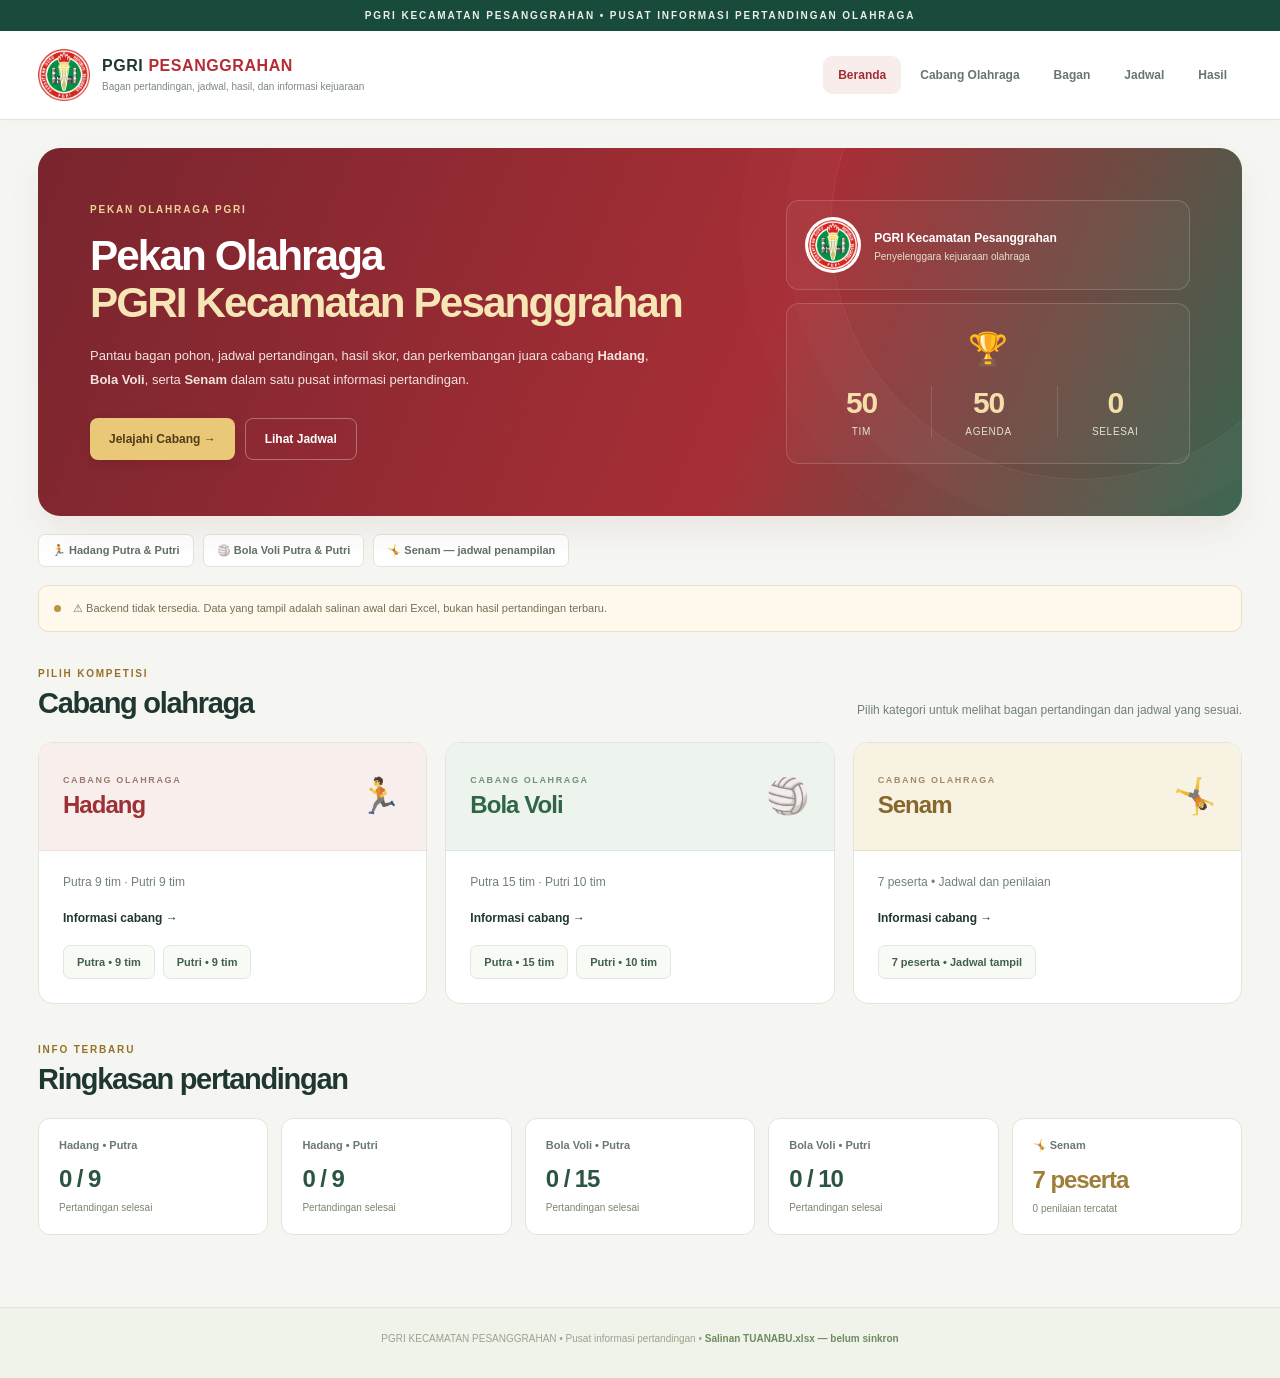
==== index.html @ 903f4dd4 "Update index.html" ====
<!doctype html>
<html lang="id">
<head>
  <meta charset="utf-8">
  <meta name="viewport" content="width=device-width,initial-scale=1">
  <meta name="theme-color" content="#c62828">
  <meta name="description" content="Pusat informasi bagan, jadwal dan hasil pertandingan Hadang, Bola Voli dan Senam untuk PGRI Kecamatan Pesanggrahan.">
  <title>PGRI Kecamatan Pesanggrahan | Pusat Informasi Pertandingan</title>
  <link rel="icon" type="image/png" href="assets/pgri-1.png">
  <link rel="stylesheet" href="styles.css?v=20261029-visual2">
<script src="config.js?v=20261029-10s"></script>
<script defer src="app.js?v=20261029-visual2"></script>
  
  
</head>
<body data-page="beranda">
  <header class="top-ribbon">PGRI KECAMATAN PESANGGRAHAN • PUSAT INFORMASI PERTANDINGAN OLAHRAGA</header>
  <header class="site-header">
    <div class="header-inner">
      <a class="brand" href="#beranda" aria-label="PGRI Kecamatan Pesanggrahan">
        <img class="brand-logo" src="assets/pgri-1.png" alt="Logo PGRI Kecamatan Pesanggrahan">
        <span>
          <span class="brand-title">PGRI <strong>PESANGGRAHAN</strong></span>
          <small>Bagan pertandingan, jadwal, hasil, dan informasi kejuaraan</small>
        </span>
      </a>
      <nav id="navigation" aria-label="Navigasi utama">
        <a href="#beranda" data-nav="beranda">Beranda</a>
        <a href="#cabang" data-nav="cabang">Cabang Olahraga</a>
        <a href="#bagan" data-nav="bagan">Bagan</a>
        <a href="#jadwal" data-nav="jadwal">Jadwal</a>
        <a href="#hasil" data-nav="hasil">Hasil</a>
      </nav>
      <a id="admin-link" href="#" class="admin-link" hidden target="_blank" rel="noopener noreferrer">Panel Admin ↗</a>
    </div>
  </header>
  <main class="main-container">
    <section class="hero">
      <div class="hero-content">
        <div class="eyebrow">PEKAN OLAHRAGA PGRI</div>
        <h1>Pekan Olahraga<br><span>PGRI Kecamatan Pesanggrahan</span></h1>
        <p>Pantau bagan pohon, jadwal pertandingan, hasil skor, dan perkembangan juara cabang <strong>Hadang</strong>, <strong>Bola Voli</strong>, serta <strong>Senam</strong> dalam satu pusat informasi pertandingan.</p>
        <div class="hero-buttons"><a href="#cabang" class="primary-btn">Jelajahi Cabang →</a><a href="#jadwal" class="secondary-btn">Lihat Jadwal</a></div>
      </div>
      <div class="hero-side">
        <div class="logo-panel">
          <img src="assets/pgri-1.png" alt="Logo PGRI Kecamatan Pesanggrahan">
          <div>
            <b>PGRI Kecamatan Pesanggrahan</b>
            <span>Penyelenggara kejuaraan olahraga</span>
          </div>
        </div>
        <div class="hero-card"><div class="hero-trophy">🏆</div><div class="hero-stat"><strong id="stat-teams">—</strong><span>Tim</span></div><div class="hero-stat"><strong id="stat-matches">—</strong><span>Agenda</span></div><div class="hero-stat"><strong id="stat-done">—</strong><span>Selesai</span></div></div>
      </div>
    </section>
    <div class="event-info"><span>🏃 Hadang Putra & Putri</span><span>🏐 Bola Voli Putra & Putri</span><span>🤸 Senam — jadwal penampilan</span></div>
    <div id="source-notice" class="notice" role="status">Memuat data...</div>
    <section id="screen-beranda" class="screen">
      <div class="section-heading"><div><div class="eyebrow">PILIH KOMPETISI</div><h2>Cabang olahraga</h2></div><p>Pilih kategori untuk melihat bagan pertandingan dan jadwal yang sesuai.</p></div>
      <div id="sport-grid" class="sport-grid"></div>
      <div class="section-heading lower"><div><div class="eyebrow">INFO TERBARU</div><h2>Ringkasan pertandingan</h2></div></div>
      <div id="home-summary" class="summary-grid"></div>
    </section>
    <section id="screen-cabang" class="screen" hidden>
      <div class="section-heading"><div><div class="eyebrow">CABANG KEJUARAAN</div><h2>Informasi per cabang</h2></div><p>Pilih Hadang, Bola Voli, atau Senam untuk melihat kategori, status, dan tautan bagannya.</p></div>
      <div class="toolbar wrap"><label for="sport-select">Cabang olahraga</label><select id="sport-select"><option value="hadang">Hadang</option><option value="voli">Bola Voli</option><option value="senam">Senam</option></select></div>
      <div id="sport-detail" class="sport-detail"></div>
    </section>
    <section id="screen-bagan" class="screen" hidden>
      <div class="section-heading"><div><div class="eyebrow">SISTEM GUGUR</div><h2>Bagan pertandingan</h2></div><p>Pemenang maju ke babak berikutnya, tim kalah semifinal merebut juara 3.</p></div>
      <div class="toolbar wrap"><label for="category-select">Kategori</label><select id="category-select"></select><button type="button" class="tool-button" id="print-bracket">⎙ Cetak bagan</button><div class="toolbar-hint">Geser bagan ke kanan pada layar kecil →</div></div>
      <div class="bracket-panel"><div id="bracket-caption" class="bracket-caption"></div><div class="bracket-scroll" tabindex="0" aria-label="Bagan pertandingan, geser ke kanan untuk babak berikutnya"><div id="bracket" class="bracket-root"></div></div><div class="bracket-legend"><span><i class="legend-line"></i>Pemenang ke babak berikutnya</span><span><i class="legend-line bronze"></i>Kalah semifinal ke juara 3</span></div></div>
      <div id="champions" class="champions"></div>
    </section>
    <section id="screen-jadwal" class="screen" hidden>
      <div class="section-heading"><div><div class="eyebrow">INFORMASI WAKTU</div><h2>Jadwal pertandingan</h2></div><p>Nama tim pada jadwal terhubung dengan bagan. Pertandingan berikutnya mengikuti hasil babak sebelumnya.</p></div>
      <div class="toolbar wrap"><label for="filter-category">Tampilkan</label><select id="filter-category"><option value="all">Semua cabang</option></select><label for="schedule-search">Cari tim</label><input id="schedule-search" type="search" placeholder="Nama tim atau lokasi" aria-label="Cari nama tim atau lokasi"><label for="filter-round">Babak</label><select id="filter-round"><option value="all">Semua babak</option><option value="PENDAHULUAN">Pendahuluan</option><option value="PEREMPAT FINAL">Perempat final</option><option value="SEMIFINAL">Semifinal</option><option value="JUARA 3">Juara 3</option><option value="FINAL">Final</option><option value="PENAMPILAN">Penampilan Senam</option></select><button type="button" id="print-schedule" class="tool-button">⎙ Cetak jadwal</button></div>
      <div id="conflict-warning" class="warning" hidden></div>
      <div class="table-scroll"><table class="schedule-table"><thead><tr><th>No</th><th>Cabang / Kategori</th><th>Babak</th><th>Tim A</th><th>Skor</th><th>Tim B</th><th>Mulai–Selesai</th><th>Lokasi</th><th>Status</th></tr></thead><tbody id="schedule-body"></tbody></table></div>
      <div class="small-note">POR PGRI Cabang Olahraga Senam.</div>
    </section>
    <section id="screen-hasil" class="screen" hidden>
      <div class="section-heading"><div><div class="eyebrow">REKAP KEJUARAAN</div><h2>Hasil dan pemenang</h2></div><p>Peringkat tampil setelah hasil pertandingan dikonfirmasi panitia.</p></div>
      <div id="result-grid" class="results-grid"></div>
    </section>
  </main>
  <footer>PGRI KECAMATAN PESANGGRAHAN • Pusat informasi pertandingan • <span id="last-update">Belum tersambung ke server</span></footer>
</body>
</html>
---- styles.css ----
/* PGRI Pesanggrahan — competition views */
:root{--pgri-red:#b52c36;--pgri-red-dark:#84212a;--pgri-green:#217254;--pgri-green-dark:#174f3e;--pgri-gold:#d6af58;--pgri-cream:#fbf7ec;--ink:#203731;--muted:#718078;--border:#e0e6df;font-family:Inter,"Segoe UI",Arial,sans-serif;color:var(--ink);background:#f5f6f2;font-synthesis:none}
*{box-sizing:border-box}body{margin:0;background:#f5f6f2}a{color:inherit;text-decoration:none}button,input,select{font:inherit}button{cursor:pointer}button,a,input,select{-webkit-tap-highlight-color:transparent}button:disabled{cursor:default}button,a{touch-action:manipulation}[hidden]{display:none!important}:focus-visible{outline:3px solid #b78b37;outline-offset:4px}::selection{background:#eedda8;color:#17372a}
.top-ribbon{padding:10px 20px;background:#184b3b;color:#e8f0e9;text-align:center;font-size:10px;font-weight:750;letter-spacing:.19em}.site-header{position:sticky;top:0;z-index:30;background:rgba(255,255,255,.97);border-bottom:1px solid var(--border);box-shadow:0 3px 12px #233b2c04}.header-inner{max-width:1380px;margin:auto;padding:15px 38px;display:flex;align-items:center;gap:24px;min-height:88px}.brand{display:flex;gap:12px;align-items:center;min-width:0}.brand-logo{width:52px;height:52px;object-fit:contain;flex:none}.brand-title{font-size:16px;font-weight:850;letter-spacing:.035em;white-space:nowrap}.brand strong{color:var(--pgri-red)}.brand small{display:block;margin-top:5px;font-size:10px;color:#7e8983;line-height:1.4}.site-header nav{margin-left:auto;display:flex;gap:4px;align-items:center}.site-header nav a{padding:12px 15px;border-radius:9px;font-size:12px;font-weight:700;color:#67766d;white-space:nowrap;transition:background .18s,color .18s}.site-header nav a:hover{background:#f2f5ee;color:var(--ink)}.site-header nav a.active{background:#f8edeb;color:#a32b34}.admin-link{font-size:11px;color:var(--pgri-red);border:1px solid #e9d4d4;padding:10px;border-radius:9px}
.main-container{max-width:1380px;margin:auto;padding:28px 38px 72px}.hero{position:relative;isolation:isolate;overflow:hidden;display:grid;grid-template-columns:minmax(0,1.6fr) minmax(270px,1fr);gap:50px;align-items:center;padding:52px;border-radius:22px;background:linear-gradient(112deg,#79252e,#a72e36 60%,#3b6550);color:#fff;box-shadow:0 16px 35px #762a2b12;min-height:350px}.hero:before{content:"";position:absolute;inset:0;z-index:-1;background:repeating-linear-gradient(125deg,transparent 0 108px,#ffffff03 108px 109px)}.hero:after{content:"";position:absolute;z-index:-1;width:500px;height:500px;border:1px solid #ffffff15;border-radius:50%;right:-90px;top:-170px;box-shadow:0 0 0 45px #ffffff04,0 0 0 90px #ffffff03}.eyebrow{font-size:10px;letter-spacing:.18em;font-weight:800;color:#977028}.hero .eyebrow{color:#ecd497}.hero h1{font-size:clamp(30px,3.3vw,47px);line-height:1.13;letter-spacing:-.045em;margin:17px 0}.hero h1 span{color:#f6e6b6}.hero p{font-size:13px;line-height:1.85;color:#f2e3df;max-width:580px;margin:16px 0}.hero-buttons{display:flex;gap:10px;flex-wrap:wrap;margin-top:26px}.primary-btn,.secondary-btn{display:inline-flex;align-items:center;justify-content:center;padding:13px 19px;border-radius:8px;font-size:12px;font-weight:750;transition:transform .15s}.primary-btn{background:#e9c978;color:#503c19;box-shadow:0 4px 12px #1e08091a}.secondary-btn{border:1px solid #ffffff52;color:#fff}.primary-btn:hover,.secondary-btn:hover{transform:translateY(-2px)}.hero-side{display:grid;gap:13px;align-content:center}.logo-panel{display:flex;gap:13px;align-items:center;padding:16px 18px;border:1px solid #ffffff29;border-radius:13px;background:#ffffff09}.logo-panel img{width:56px;height:56px;border-radius:50%;padding:3px;background:white;object-fit:contain}.logo-panel b{display:block;font-size:12px;line-height:1.5}.logo-panel span{display:block;font-size:10px;color:#e4dfce;margin-top:4px}.hero-card{position:relative;display:grid;grid-template-columns:repeat(3,1fr);text-align:center;padding:26px 17px;border:1px solid #ffffff29;background:#ffffff09;border-radius:13px;gap:12px}.hero-trophy{font-size:32px;grid-column:1/-1;margin-bottom:6px}.hero-stat strong{display:block;color:#f4dfaa;font-size:30px;font-weight:800;letter-spacing:-.04em;font-variant-numeric:tabular-nums}.hero-stat span{display:block;color:#e0e2d6;font-size:10px;margin-top:6px;letter-spacing:.07em;text-transform:uppercase}.hero-stat+.hero-stat{border-left:1px solid #ffffff24}
.event-info{display:flex;gap:9px;flex-wrap:wrap;margin:18px 0 0}.event-info span{font-size:11px;font-weight:650;color:#617164;border:1px solid #e0e5dc;background:#fff;padding:9px 13px;border-radius:7px}.notice{position:relative;margin:18px 0 0;padding:13px 16px 13px 34px;background:#fff;border:1px solid #e5e2d7;border-radius:10px;font-size:11px;line-height:1.75;color:#786e56;overflow-wrap:anywhere}.notice:before{content:"";position:absolute;left:15px;top:19px;width:7px;height:7px;border-radius:50%;background:#b99543}.notice[data-mode=live]{background:#f1f7f0;border-color:#d8e7d4;color:#41634e}.notice[data-mode=live]:before{background:#4a9666;box-shadow:0 0 0 3px #4a966612}.notice[data-mode=fallback]{background:#fff8ed;border-color:#eadfc8}.notice[data-mode=error]{background:#fff1ef;color:#9b3e38}
.section-heading{display:flex;justify-content:space-between;align-items:end;gap:24px;margin:36px 0 22px}.section-heading h2{font-size:29px;letter-spacing:-.045em;margin:8px 0 0;font-weight:780}.section-heading>p{font-size:12px;color:var(--muted);max-width:390px;line-height:1.7;margin:0;text-align:right}.section-heading.lower{margin-top:40px}.sport-grid{display:grid;grid-template-columns:repeat(3,minmax(0,1fr));gap:18px}.sport-card{overflow:hidden;background:#fff;border:1px solid var(--border);border-radius:15px;transition:transform .2s,box-shadow .2s}.sport-card:hover{transform:translateY(-3px);box-shadow:0 10px 25px #263f2f0c}.sport-top{display:flex;justify-content:space-between;align-items:center;background:#f8eeeb;border-bottom:1px solid #eee2df;color:#9d3035;padding:22px 24px;min-height:108px}.sport-top .eyebrow{color:#9c7773!important;font-size:9px}.sport-card:nth-child(2) .sport-top{background:#edf4ed;color:#306647;border-color:#dce8db}.sport-card:nth-child(2) .sport-top .eyebrow{color:#71917a!important}.sport-card:nth-child(3) .sport-top{background:#f8f2e3;color:#87672b;border-color:#eae0c6}.sport-card:nth-child(3) .sport-top .eyebrow{color:#a08c5f!important}.sport-name{font-size:24px;font-weight:780;letter-spacing:-.04em;margin-top:6px}.sport-emoji{font-size:35px;filter:saturate(.75)}.sport-card-content{padding:21px 24px 24px}.sport-card-content p{font-size:12px;line-height:1.7;color:var(--muted);margin:0 0 18px}.sport-detail-link{display:block;font-size:12px;font-weight:750;margin-bottom:20px;color:var(--ink)}.sport-detail-link:hover{color:var(--pgri-red)}.category-buttons{display:flex;gap:8px;flex-wrap:wrap}.category-btn{display:inline-flex;align-items:center;justify-content:center;border:1px solid #e1e6df;background:#f8faf6;color:#41604d;font-size:11px;font-weight:700;padding:10px 13px;border-radius:7px}.category-btn:hover{background:#edf3e9;border-color:#bdcdbb}.category-btn.outline{background:#fff}.summary-grid{display:grid;grid-template-columns:repeat(5,minmax(0,1fr));gap:13px}.summary-box{padding:20px;background:#fff;border:1px solid var(--border);border-radius:12px}.summary-box h3{font-size:11px;color:#697a70;font-weight:650;margin:0 0 14px}.summary-box strong{font-size:24px;font-weight:780;letter-spacing:-.045em;color:#2a5540}.summary-box p{font-size:10px;color:#929d95;margin:9px 0 0}.summary-box:nth-child(5) strong{color:#9e7e38}
body:not([data-page=beranda]) .hero{padding:23px 29px;min-height:0;display:block;border-radius:14px}body:not([data-page=beranda]) .hero h1{font-size:25px;line-height:1.25;margin:6px 0 0}body:not([data-page=beranda]) .hero h1 br{display:none}body:not([data-page=beranda]) .hero h1 span:before{content:" "}body:not([data-page=beranda]) .hero p,body:not([data-page=beranda]) .hero-buttons,body:not([data-page=beranda]) .hero-side{display:none}body:not([data-page=beranda]) .event-info{display:none}body:not([data-page=beranda]) .notice{margin-top:14px}
.toolbar{display:flex;align-items:center;gap:11px;margin:18px 0;background:#fff;border:1px solid var(--border);padding:15px 18px;border-radius:11px}.toolbar.wrap{flex-wrap:wrap}.toolbar label{font-size:11px;font-weight:750;color:#748178}.toolbar select,.toolbar input[type=search]{border:1px solid #dce3da;border-radius:7px;background:#fbfcf9;padding:11px 12px;min-height:40px;font-size:12px;color:#324d3d;max-width:100%}.toolbar select{min-width:170px}.toolbar input[type=search]{min-width:180px}.tool-button{background:#f6f1e4;border:1px solid #e9dfc5;color:#8c6b32;border-radius:7px;padding:11px 13px;font-size:11px;font-weight:750;min-height:40px}.tool-button:hover{background:#eee4cb}.toolbar-hint{margin-left:auto;font-size:10px;color:#929b92}.bracket-caption{display:flex;align-items:center;gap:13px;flex-wrap:wrap;padding:21px 25px;border-bottom:1px solid var(--border);background:#fff}.category-kicker{font-size:9px;letter-spacing:.13em;text-transform:uppercase;font-weight:800;color:#8a7954}.bracket-caption strong{font-size:13px;font-weight:650}.bracket-caption strong span{color:#b8c1b8;margin:0 6px}.bracket-progress{margin-left:auto;font-size:10px;background:#eff4eb;color:#668459;border:1px solid #e1e9db;padding:7px 11px;border-radius:5px}.bracket-panel{border:1px solid var(--border);border-radius:14px;overflow:hidden;background:white}.bracket-scroll{overflow-x:auto;overscroll-behavior-x:contain;scrollbar-width:thin;scrollbar-color:#b8c8b6 #f0f3ed;background-color:#fbfcf9;background-image:radial-gradient(#dce4d8 1px,transparent 1px);background-size:22px 22px;padding:0 5px 14px}.bracket-root{position:relative;width:1140px;min-width:1140px;height:900px}.tree-lines{position:absolute;left:0;top:0;width:1140px;pointer-events:none}.bracket-label{position:absolute;top:26px;width:240px;display:flex;align-items:center;gap:10px;padding:11px 14px;border:1px solid #e0e6dc;background:#fff;border-radius:7px;color:#58705a;font-size:11px;font-weight:750;box-shadow:0 2px 4px #123a1903}.bracket-label>span{display:grid;place-items:center;width:23px;height:23px;background:#f0f4eb;border-radius:5px;color:#98a98b;font-size:9px}.match-card{position:absolute;width:240px;height:144px;background:#fff;border:1px solid #dce5d9;border-radius:10px;box-shadow:0 4px 10px #25412b06;overflow:hidden;transition:box-shadow .2s}.match-card:hover{box-shadow:0 7px 20px #25412b13}.match-card.final{border-color:#d9bb70;box-shadow:0 4px 12px #a3782310}.match-card.final .match-title{background:#f9f2de;color:#8b6a28}.match-card.bronze{border-color:#d5bca2}.match-card.bronze .match-title{background:#f7f0e9;color:#926d4c}.match-title{display:flex;justify-content:space-between;align-items:center;padding:8px 11px;background:#f5f8f1;border-bottom:1px solid #e8eee3;font-size:10px;line-height:15px;font-weight:800;letter-spacing:.04em;color:#64765e;height:32px}.match-state{font-size:8px;letter-spacing:0;font-weight:650;color:#93a18c}.match-state.complete{color:#3e8757}.match-state.playing{color:#ae7821}.participant{position:relative;display:flex;align-items:center;gap:8px;padding:5px 11px;height:41px;border-bottom:1px solid #f0f3ed}.team-avatar{display:grid;place-items:center;flex:none;width:25px;height:25px;background:#f1f4ed;border:1px solid #e8eee0;border-radius:6px;font-size:8px;font-weight:800;color:#799067}.team{flex:1;min-width:0;font-size:11px;line-height:1.25;font-weight:650;display:-webkit-box;-webkit-line-clamp:2;-webkit-box-orient:vertical;overflow:hidden;padding-right:3px}.participant.pending .team{font-size:10px;font-weight:450;color:#9aa695}.participant.pending .team-avatar{color:#a9b7a0;background:#fafbf8}.score{display:grid;place-items:center;flex:none;min-width:28px;height:28px;padding:0 3px;background:#f2f5ee;border-radius:5px;font-size:17px;letter-spacing:-.04em;font-weight:800;font-variant-numeric:tabular-nums;color:#566950}.participant.winner{background:#f0f7ec}.participant.winner .team{color:#276846;font-weight:800}.participant.winner .score{background:#2e7552;color:white}.winner-check{position:absolute;left:31px;top:5px;font-size:8px;line-height:11px;width:11px;background:#2e7552;border-radius:50%;color:#fff;text-align:center}.match-set-summary{height:30px;display:flex;align-items:center;gap:10px;padding:6px 11px;font-size:8px;white-space:nowrap;color:#8f9b88;background:#fff}.match-set-summary b{color:#556d4a;margin-left:3px;font-weight:750}.bracket-legend{display:flex;gap:20px;flex-wrap:wrap;align-items:center;padding:14px 24px;border-top:1px solid var(--border);font-size:10px;color:#86917e;background:#fff}.legend-line{display:inline-block;width:20px;height:0;border-top:2px solid #94b4a3;vertical-align:middle;margin-right:6px}.legend-line.bronze{border-color:#bd9b79;border-top-style:dashed}.champions{display:grid;grid-template-columns:repeat(3,minmax(0,1fr));gap:15px;margin-top:20px}.champion-item{display:flex;align-items:center;gap:16px;padding:22px;background:#fff;border:1px solid #e6e8df;border-radius:11px;min-width:0}.award-medal{display:grid;place-items:center;width:51px;height:60px;font-size:33px;flex:none}.champion-item b{display:block;font-size:9px;letter-spacing:.15em;color:#a38c53;margin-bottom:7px}.champion-item strong{display:block;font-size:14px;line-height:1.5;font-weight:750;overflow-wrap:anywhere}.champion-item small{display:block;font-size:10px;color:#99a18e;margin-top:4px}.champion-item.rank-1{background:linear-gradient(120deg,#fffdf6,#fff);border-color:#e8dbb8}.champion-item.rank-2 b{color:#8a9594}.champion-item.rank-3 b{color:#ae8c70}.champion-item.is-pending strong{color:#899583;font-weight:500}
.table-scroll{background:white;border:1px solid var(--border);border-radius:13px;overflow:auto}.schedule-table{border-collapse:collapse;width:100%;min-width:1040px}.schedule-table th{background:#edf2e8;padding:15px 14px;text-align:left;font-size:9px;letter-spacing:.09em;font-weight:750;color:#718665;text-transform:uppercase;white-space:nowrap;border-bottom:1px solid #e0e7da}.schedule-table td{padding:17px 14px;border-bottom:1px solid #edf1e7;font-size:11px;line-height:1.6;vertical-align:middle}.schedule-table tr:last-child td{border-bottom:0}.schedule-entry:hover{background:#fafcf7}.row-number{font-size:10px;font-weight:650;color:#abb49e}.sport-tag{display:inline-flex;align-items:center;gap:5px;font-size:10px;font-weight:750;padding:3px 7px;background:#f9efec;color:#a1534c;border:1px solid #f1e0da;border-radius:4px;white-space:nowrap}.sport-voli{background:#edf4eb;color:#4a7755;border-color:#dce8d8}.sport-senam{background:#f8f2e2;color:#9e803e;border-color:#ede2c4}.division-label{display:block;font-size:9px;color:#98a28d;margin-top:4px}.round-name{text-transform:capitalize;font-size:10px;color:#748469;display:block;white-space:nowrap}.match-code{display:block;font-size:9px;color:#a0aa96;letter-spacing:.06em;margin-top:4px}.schedule-team{font-size:11px;line-height:1.6;font-weight:650;color:#365137}.schedule-time{font-size:12px;font-weight:750;white-space:nowrap;font-variant-numeric:tabular-nums;color:#3d593c}.schedule-time>span{color:#b2bda6;margin:0 3px}.day-label{display:block;font-size:9px;color:#a1ac95;margin-top:3px}.venue-label{font-size:10px;color:#829173;white-space:nowrap}.pill{display:inline-flex;align-items:center;gap:5px;border:1px solid #e7ebdf;border-radius:5px;padding:5px 8px;color:#98a48c;background:#f8faf4;font-size:9px;font-weight:650;white-space:nowrap}.pill:before{content:"";width:4px;height:4px;border-radius:50%;background:currentColor}.pill.complete{background:#edf7e8;border-color:#d8e9d1;color:#4c8754}.pill.playing{background:#fff7e7;border-color:#f0e3c5;color:#b2863e}.table-score{display:flex;align-items:center;justify-content:center;gap:9px;white-space:nowrap}.table-score strong{font-size:19px;line-height:1.2;letter-spacing:-.045em;color:#35613b;font-weight:800;font-variant-numeric:tabular-nums}.score-divider{color:#c4cebc;font-size:13px}.score-unit{font-size:8px;letter-spacing:.09em;color:#a28d5a}.table-sets{display:flex;gap:5px;justify-content:center;flex-wrap:wrap;margin-top:7px;font-size:8px;color:#a8b19c}.table-sets span{white-space:nowrap}.table-sets b{font-size:8px;color:#7a8f6a;font-weight:650}.team-note{display:block;font-size:9px;color:#97a48b;margin-top:3px;max-width:180px}.small-note{font-size:10px;line-height:1.85;color:#9ba58f;padding:4px 0;margin-top:12px}.warning{margin:14px 0;padding:13px 16px;background:#fff9e9;color:#9e8547;border:1px solid #eee4c5;border-radius:9px;font-size:10px;line-height:1.8}.empty-row td{text-align:center!important;padding:40px!important;color:#778c69}.empty-row p{font-size:11px;color:#a3af97}
.results-grid{display:grid;grid-template-columns:repeat(2,minmax(0,1fr));gap:20px}.result-card{background:#fff;border:1px solid var(--border);border-radius:14px;overflow:hidden}.result-heading{display:flex;gap:14px;align-items:center;padding:23px 25px}.result-heading h3{font-size:21px;letter-spacing:-.03em;margin:5px 0 0}.result-icon{width:46px;height:46px;display:grid;place-items:center;font-size:25px;background:#f2f5eb;border-radius:10px}.result-heading .pill{margin-left:auto}.result-progress{height:3px;background:#f3f5ed}.result-progress>span{display:block;height:100%;background:#669968;min-width:0;transition:width .3s}.result-awards{padding:7px 23px 14px}.result-awards .champion-item{padding:17px 0;border:0;border-bottom:1px solid #eef1e8;border-radius:0;gap:15px;background:white;box-shadow:none}.result-awards .champion-item:last-child{border:0}.result-awards .award-medal{height:43px;width:36px;font-size:28px}.result-awards .champion-item strong{font-size:13px}.result-awards .champion-item b{font-size:8px;margin-bottom:4px}.result-awards .champion-item small{font-size:9px}.result-link{display:flex;justify-content:space-between;align-items:center;font-size:11px;font-weight:650;color:#69905e;padding:17px 25px;background:#fafcf6;border-top:1px solid #edf1e4}.result-link:hover{color:#325f3a;background:#f3f7eb}.result-senam{grid-column:1/-1}.result-empty{padding:24px;text-align:center;background:#fdfdf9}.result-empty>span{display:block;font-size:28px;color:#c5ae6b;margin-bottom:12px}.result-empty>strong{font-size:13px;font-weight:650;color:#7f8e70}.result-empty p{font-size:11px;color:#a0ab92;line-height:1.7;margin:8px 0 0}.judging-list{display:grid;grid-template-columns:repeat(2,minmax(0,1fr));gap:0 28px;padding:10px 25px 20px}.judging-list>div{display:flex;align-items:center;gap:11px;font-size:11px;border-bottom:1px solid #f0f2e9;padding:13px 0;color:#6f8260}.judging-list .senam-seq{padding:5px;font-size:9px;min-width:26px}.judging-value{margin-left:auto;min-width:35px;text-align:right;font-size:19px;color:#b7c1aa;font-variant-numeric:tabular-nums}.judging-value.is-scored{color:#9b7c32}
.sport-detail{display:grid;gap:17px}.sport-detail-head{display:flex;align-items:center;gap:25px;background:#fff;border:1px solid var(--border);border-radius:14px;padding:30px}.detail-emoji{display:grid;place-items:center;width:84px;height:84px;flex:none;background:#f4f3e9;border-radius:16px;font-size:44px}.sport-detail-head h2{font-size:31px;margin:8px 0;letter-spacing:-.05em}.sport-detail-head p{font-size:12px;color:#8f9b83;line-height:1.9;margin:0;max-width:660px}.detail-metrics{display:flex;gap:8px;flex-wrap:wrap;margin-top:15px}.detail-metrics span{background:#f3f6ed;border:1px solid #e6ebde;color:#839772;border-radius:5px;padding:6px 10px;font-size:10px;font-weight:650}.category-detail-list{display:grid;grid-template-columns:repeat(2,minmax(0,1fr));gap:17px}.category-detail{background:#fff;border:1px solid var(--border);border-radius:12px;padding:24px;display:flex;align-items:center;justify-content:space-between;gap:15px;flex-wrap:wrap}.category-detail h3{margin:0 0 8px;font-size:20px}.category-detail p{font-size:11px;color:#94a286;line-height:1.7;margin:0}.detail-actions{display:flex;gap:7px;flex-wrap:wrap}.senam-program{grid-column:1/-1;background:white;border:1px solid var(--border);border-radius:13px;padding:25px}.senam-program h3{font-size:19px;color:#456c40;margin:0 0 8px}.senam-program>p{font-size:11px;color:#9aa88a;line-height:1.8;margin:0 0 22px}.senam-entry{display:flex;gap:14px;align-items:center;padding:16px 0;border-top:1px solid #f0f2e8}.senam-entry>div{flex:1;min-width:0}.senam-entry strong{display:block;font-size:12px;line-height:1.5}.senam-entry small{display:block;font-size:10px;color:#95a285;margin-top:5px}.senam-seq{display:grid;place-items:center;background:#f1f5e9;color:#8ea075;border-radius:5px;padding:8px;font-size:11px;font-weight:750;min-width:33px;font-variant-numeric:tabular-nums}.performance-score{padding:8px 11px;background:#f8f5e9;color:#a18d59;border-radius:6px;font-size:10px;font-weight:700;white-space:nowrap}.senam-program>.category-btn{margin-top:18px}footer{padding:22px 20px 30px;border-top:1px solid var(--border);text-align:center;font-size:10px;line-height:1.8;color:#99a48d;background:#f0f3ea}#last-update{color:#6d8b60;font-weight:650}
@media(min-width:1500px){.hero{min-height:380px}}
@media(max-width:1100px){.header-inner{padding:14px 24px;gap:16px}.brand-title{font-size:13px}.brand small{max-width:230px}.site-header nav a{padding:10px 11px;font-size:11px}.main-container{padding:24px 24px 60px}.hero{padding:36px;gap:27px}.summary-grid{grid-template-columns:repeat(3,minmax(0,1fr))}.hero h1{font-size:35px}.toolbar-hint{display:none}.champion-item{padding:18px 15px;gap:8px}.award-medal{width:40px;font-size:28px}.champion-item strong{font-size:12px}}
@media(max-width:760px){.top-ribbon{font-size:8px;padding:8px 12px;letter-spacing:.11em}.header-inner{padding:12px 16px 9px;flex-wrap:wrap;gap:11px;min-height:0}.brand-logo{width:41px;height:41px}.brand-title{font-size:13px}.brand small{font-size:9px;max-width:none}.site-header nav{order:3;width:100%;margin:0;display:flex;gap:3px;justify-content:space-between;overflow-x:auto;scrollbar-width:none;border-top:1px solid #f0f2eb;padding-top:8px}.site-header nav a{font-size:10px;padding:10px 11px;flex-shrink:0}.main-container{padding:18px 15px 45px}.hero{display:block;border-radius:15px;padding:29px 25px;min-height:0}.hero h1{font-size:32px;margin-top:13px}.hero p{font-size:12px}.hero-side{display:block;margin-top:27px}.logo-panel{display:none}.hero-card{padding:17px 14px;gap:9px;grid-template-columns:repeat(3,1fr)}.hero-trophy{display:none}.hero-stat strong{font-size:25px}.hero-stat span{font-size:8px}.hero-stat+.hero-stat{border:0}.hero-buttons{margin-top:20px}.primary-btn,.secondary-btn{padding:11px 13px;font-size:11px}.event-info{gap:5px;margin-top:12px}.event-info span{font-size:8px;padding:7px 8px;border-radius:5px}.notice{font-size:9px;padding:11px 12px 11px 28px;line-height:1.75;margin-top:12px}.notice:before{left:12px;top:16px;width:5px;height:5px}.section-heading{margin:26px 0 17px;gap:10px;align-items:start;flex-direction:column}.section-heading h2{font-size:26px;margin-top:6px}.section-heading>p{text-align:left;font-size:11px;max-width:none}.section-heading .eyebrow{font-size:9px}.sport-grid{grid-template-columns:1fr;gap:14px}.sport-top{min-height:0;padding:17px 20px}.sport-name{font-size:23px}.sport-emoji{font-size:30px}.sport-card-content{padding:18px 20px}.sport-detail-link{margin-bottom:15px}.summary-grid{grid-template-columns:repeat(2,minmax(0,1fr));gap:10px}.summary-box{padding:17px}.summary-box:last-child{grid-column:1/-1}.summary-box strong{font-size:23px}.summary-box h3{font-size:10px}body:not([data-page=beranda]) .hero{padding:17px 20px}body:not([data-page=beranda]) .hero h1{font-size:20px}body:not([data-page=beranda]) .hero .eyebrow{font-size:8px}.toolbar{gap:9px;padding:12px;margin:14px 0}.toolbar label{font-size:10px;flex-basis:100%}.toolbar select,.toolbar input[type=search]{width:100%;min-width:0;font-size:12px}.toolbar .tool-button{margin-top:2px}.bracket-caption{padding:16px;gap:8px}.bracket-caption .category-kicker{flex-basis:100%;font-size:8px}.bracket-caption strong{font-size:11px}.bracket-progress{font-size:8px;padding:5px 7px}.bracket-legend{padding:12px 15px;font-size:9px;gap:12px}.champions{grid-template-columns:1fr;gap:9px;margin-top:15px}.champion-item{padding:15px 18px;gap:14px}.award-medal{width:36px;height:40px;font-size:29px}.champion-item strong{font-size:13px}.champion-item small{font-size:9px}.table-scroll{overflow:visible;border:none;background:none}.schedule-table{min-width:0;display:block;width:100%}.schedule-table thead{display:none}.schedule-table tbody{display:grid;gap:12px}.schedule-table tr.schedule-entry{display:grid;grid-template-columns:repeat(6,minmax(0,1fr));gap:0 8px;background:#fff;border:1px solid var(--border);border-radius:11px;padding:15px;box-shadow:0 2px 8px #30422203}.schedule-table td{display:block;border:none!important;padding:0!important;min-width:0}.schedule-table td:nth-child(1){display:none}.schedule-table td:nth-child(2){grid-column:1/4;grid-row:1;display:flex;gap:7px;align-items:center;margin-bottom:16px}.schedule-table td:nth-child(3){grid-column:4/7;grid-row:1;text-align:right;margin-bottom:16px}.schedule-table td:nth-child(4){grid-column:1/3;grid-row:2;display:flex;align-items:center}.schedule-table td:nth-child(5){grid-column:3/5;grid-row:2;align-self:center}.schedule-table td:nth-child(6){grid-column:5/7;grid-row:2;text-align:right;display:flex;align-items:center;justify-content:flex-end}.schedule-table td:nth-child(7){grid-column:1/4;grid-row:3;border-top:1px solid #f0f3e9!important;margin-top:16px;padding-top:12px!important}.schedule-table td:nth-child(8){grid-column:4/7;grid-row:3;text-align:right;border-top:1px solid #f0f3e9!important;margin-top:16px;padding-top:12px!important}.schedule-table td:nth-child(9){grid-column:1/7;grid-row:4;display:flex;justify-content:flex-end;margin-top:10px}.schedule-team{font-size:11px;line-height:1.6;overflow-wrap:anywhere}.division-label{margin:0;font-size:9px}.round-name{font-size:8px}.match-code{font-size:8px;margin-top:2px}.sport-tag{font-size:9px}.table-score{gap:5px}.table-score strong{font-size:25px}.table-sets{gap:5px;font-size:8px}.table-sets span{font-size:8px}.schedule-time{font-size:12px}.venue-label{font-size:10px}.day-label{font-size:8px}.pill{font-size:8px}.schedule-table .is-judging td:nth-child(4){grid-column:1/5;display:block}.schedule-table .is-judging td:nth-child(5){grid-column:5/7}.schedule-table .is-judging td:nth-child(6){display:none}.schedule-table .is-judging .table-score{justify-content:flex-end}.schedule-table .is-judging .table-score strong{font-size:23px}.schedule-table .is-judging td:nth-child(2){gap:5px}.schedule-table .empty-row{display:block;background:white;border:1px solid var(--border);border-radius:10px}.warning{font-size:9px}.small-note{font-size:9px}.results-grid{grid-template-columns:1fr;gap:15px}.result-heading{padding:20px}.result-heading h3{font-size:20px}.result-heading .category-kicker{font-size:8px}.result-heading .pill{font-size:8px}.result-icon{width:40px;height:40px;font-size:23px}.result-awards{padding:0 20px 10px}.result-link{padding:15px 20px;font-size:10px}.judging-list{grid-template-columns:1fr;padding:0 20px 20px}.judging-list>div{font-size:11px}.sport-detail-head{padding:23px;gap:17px;align-items:start;flex-direction:column}.detail-emoji{width:58px;height:58px;font-size:32px;border-radius:12px}.sport-detail-head h2{font-size:27px}.sport-detail-head p{font-size:11px}.category-detail-list{grid-template-columns:1fr}.category-detail{padding:21px}.senam-program{padding:20px}.senam-entry{gap:9px;flex-wrap:wrap}.senam-entry strong{font-size:11px}.senam-entry small{font-size:9px}.performance-score{font-size:9px;padding:6px 8px}.senam-entry>div{flex-basis:calc(100% - 50px)}.senam-entry>.performance-score{margin-left:42px}.senam-program h3{font-size:17px}.senam-program>p{font-size:10px}footer{font-size:9px;padding:20px}}
@media(prefers-reduced-motion:reduce){*{scroll-behavior:auto!important;transition:none!important;animation:none!important}}
@media print{@page{size:A3 landscape;margin:9mm}body{background:#fff!important;print-color-adjust:exact;-webkit-print-color-adjust:exact}.top-ribbon,.site-header,.hero,.event-info,.notice,.toolbar,footer,.small-note,.warning,.bracket-legend{display:none!important}.main-container{padding:0;max-width:none}.section-heading{margin:0 0 15px}.section-heading h2{font-size:22px}.section-heading>p{font-size:10px}.bracket-panel{overflow:visible;border:0}.bracket-caption{padding:10px 0}.bracket-scroll{overflow:visible;background:#fff;padding:0}.bracket-root{transform:scale(.9);transform-origin:top left;zoom:.9}.match-card{box-shadow:none;break-inside:avoid}.champions{break-inside:avoid}.table-scroll{overflow:visible;border:0}.schedule-table{display:table;min-width:0}.schedule-table th,.schedule-table td{padding:7px;font-size:10px}.schedule-table tr{break-inside:avoid}.result-card{break-inside:avoid}.result-link{display:none}.results-grid{grid-template-columns:repeat(2,1fr)}}

/* Readability and compact context on competition pages. */
body:not([data-page=beranda]) .hero{padding:18px 25px}body:not([data-page=beranda]) .hero h1{font-size:22px}body:not([data-page=beranda]) .hero .eyebrow{display:none}body:not([data-page=beranda]) .section-heading{margin-top:26px}.schedule-team{font-size:12px}.day-label,.division-label,.match-code{color:#7c8b71}.result-empty p,.champion-item small,.small-note{color:#78856e}.participant.pending .team{color:#7d8e71}.pill{color:#778a67}.summary-box p{color:#78866f}.sport-detail-head p,.category-detail p{color:#78876b}.senam-program>p{color:#78876b}
@media(max-width:760px){body:not([data-page=beranda]) .hero{padding:14px 18px}body:not([data-page=beranda]) .hero h1{font-size:18px}.schedule-team{font-size:11px}}

.team{font-size:12px}.score-divider{color:#8c9d7b}.toolbar input[type=search]{font-size:12px}
@media(max-width:760px){body:not([data-page=beranda]) .hero{display:none}#screen-jadwal .toolbar{display:grid;grid-template-columns:repeat(2,minmax(0,1fr));gap:8px 10px}#screen-jadwal .toolbar label{grid-column:auto}#screen-jadwal label[for=filter-category]{grid-column:1;grid-row:1}#screen-jadwal #filter-category{grid-column:1;grid-row:2}#screen-jadwal label[for=schedule-search]{grid-column:2;grid-row:1}#screen-jadwal #schedule-search{grid-column:2;grid-row:2}#screen-jadwal label[for=filter-round]{grid-column:1;grid-row:3;margin-top:4px}#screen-jadwal #filter-round{grid-column:1;grid-row:4}#screen-jadwal #print-schedule{grid-column:2;grid-row:4;margin:0;align-self:end}.team{font-size:12px}}
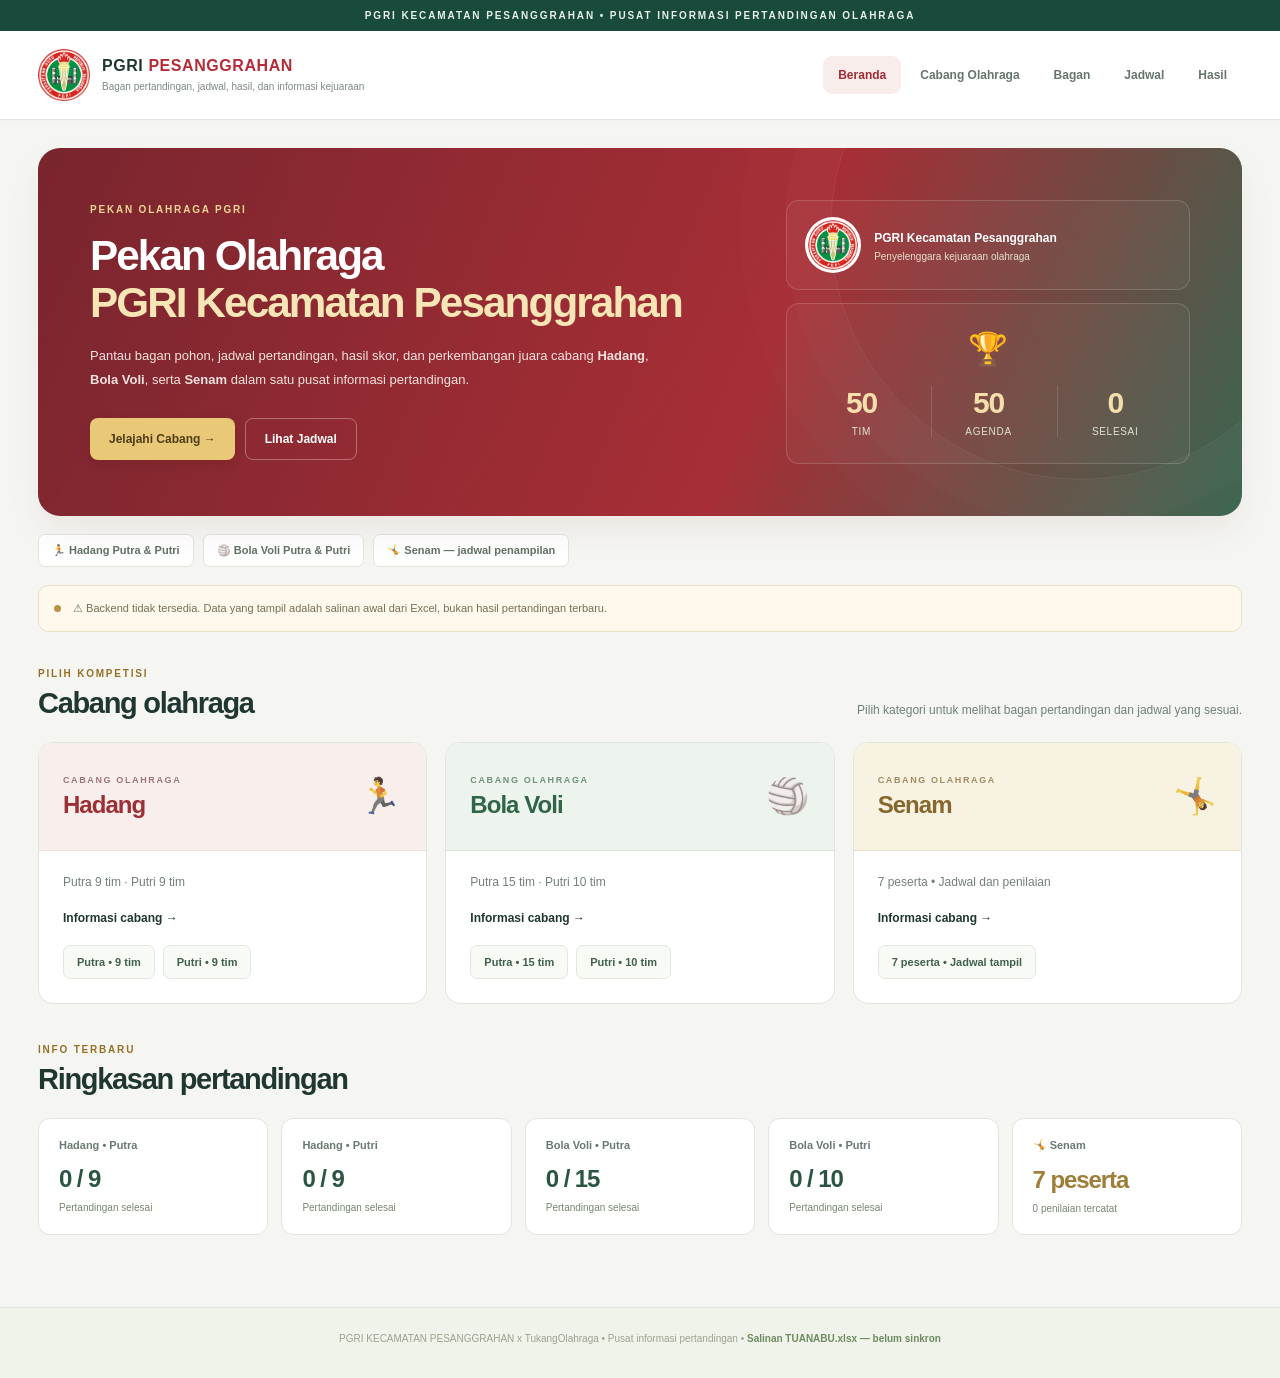
==== commit 51116b18: "Update footer with new partnership information" ====
--- a/index.html
+++ b/index.html
@@ -84,6 +84,6 @@
       <div id="result-grid" class="results-grid"></div>
     </section>
   </main>
-  <footer>PGRI KECAMATAN PESANGGRAHAN • Pusat informasi pertandingan • <span id="last-update">Belum tersambung ke server</span></footer>
+  <footer>PGRI KECAMATAN PESANGGRAHAN x TukangOlahraga • Pusat informasi pertandingan • <span id="last-update">Belum tersambung ke server</span></footer>
 </body>
 </html>
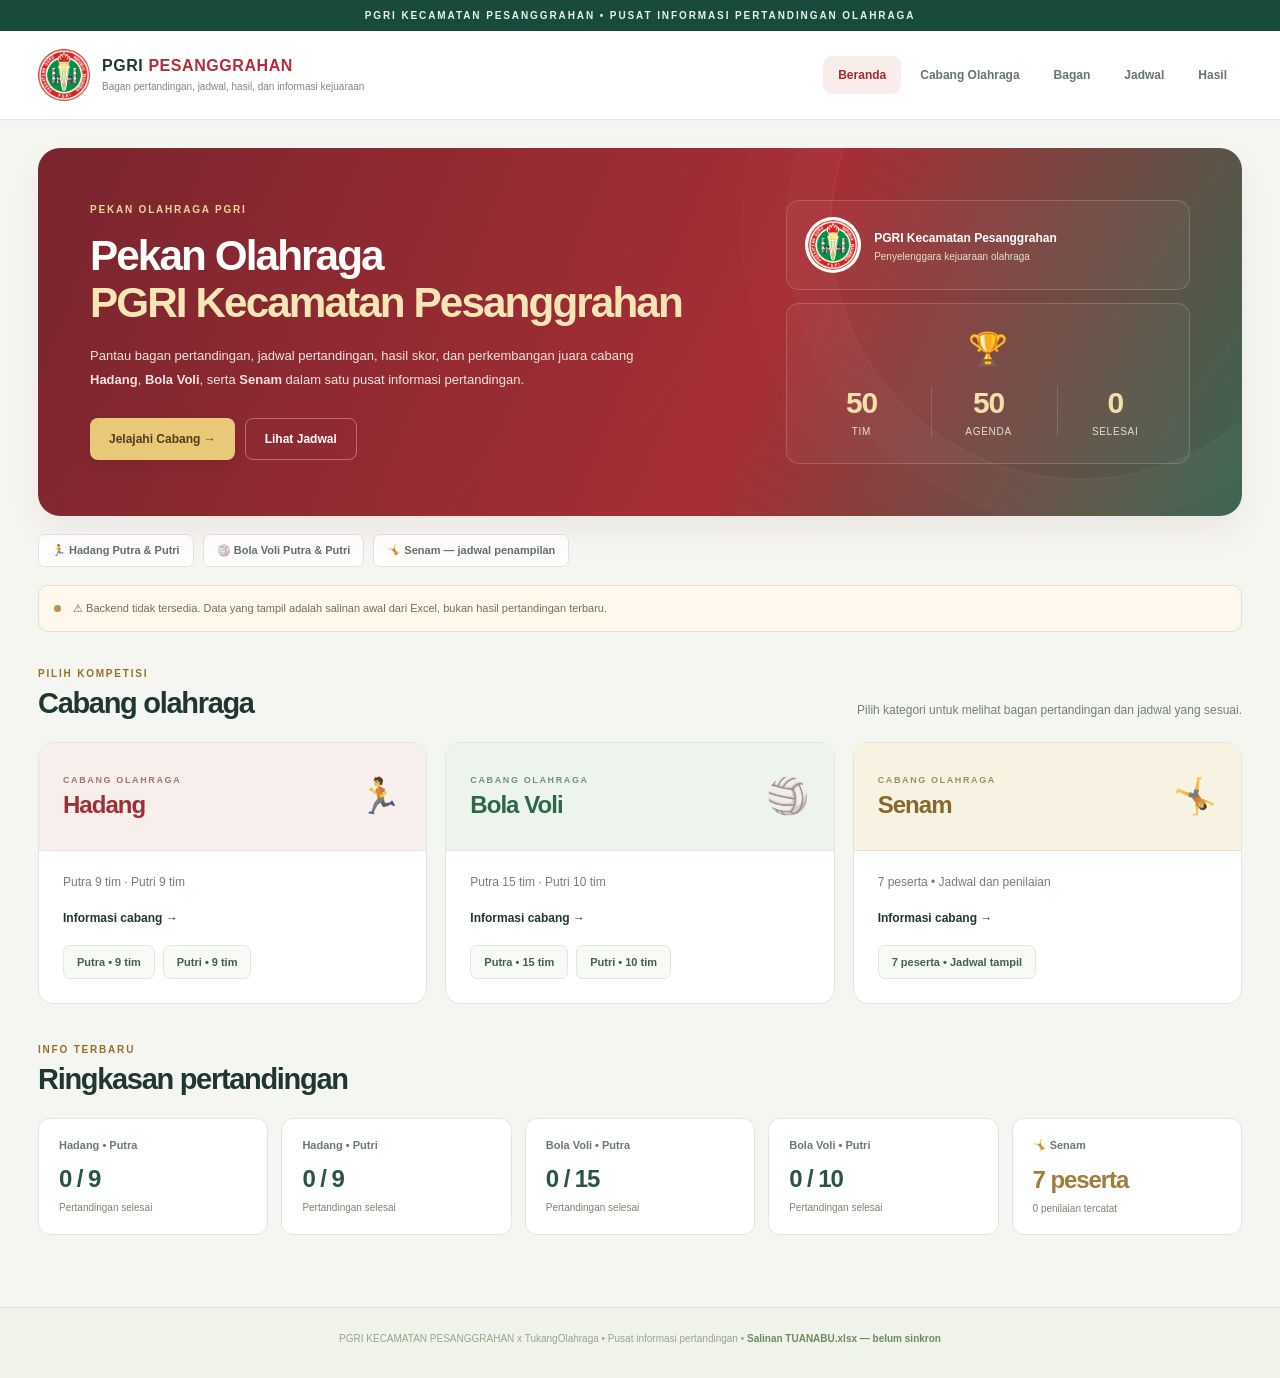
==== commit a48c6e79: "Update index.html" ====
--- a/index.html
+++ b/index.html
@@ -39,7 +39,7 @@
       <div class="hero-content">
         <div class="eyebrow">PEKAN OLAHRAGA PGRI</div>
         <h1>Pekan Olahraga<br><span>PGRI Kecamatan Pesanggrahan</span></h1>
-        <p>Pantau bagan pohon, jadwal pertandingan, hasil skor, dan perkembangan juara cabang <strong>Hadang</strong>, <strong>Bola Voli</strong>, serta <strong>Senam</strong> dalam satu pusat informasi pertandingan.</p>
+        <p>Pantau bagan pertandingan, jadwal pertandingan, hasil skor, dan perkembangan juara cabang <strong>Hadang</strong>, <strong>Bola Voli</strong>, serta <strong>Senam</strong> dalam satu pusat informasi pertandingan.</p>
         <div class="hero-buttons"><a href="#cabang" class="primary-btn">Jelajahi Cabang →</a><a href="#jadwal" class="secondary-btn">Lihat Jadwal</a></div>
       </div>
       <div class="hero-side">
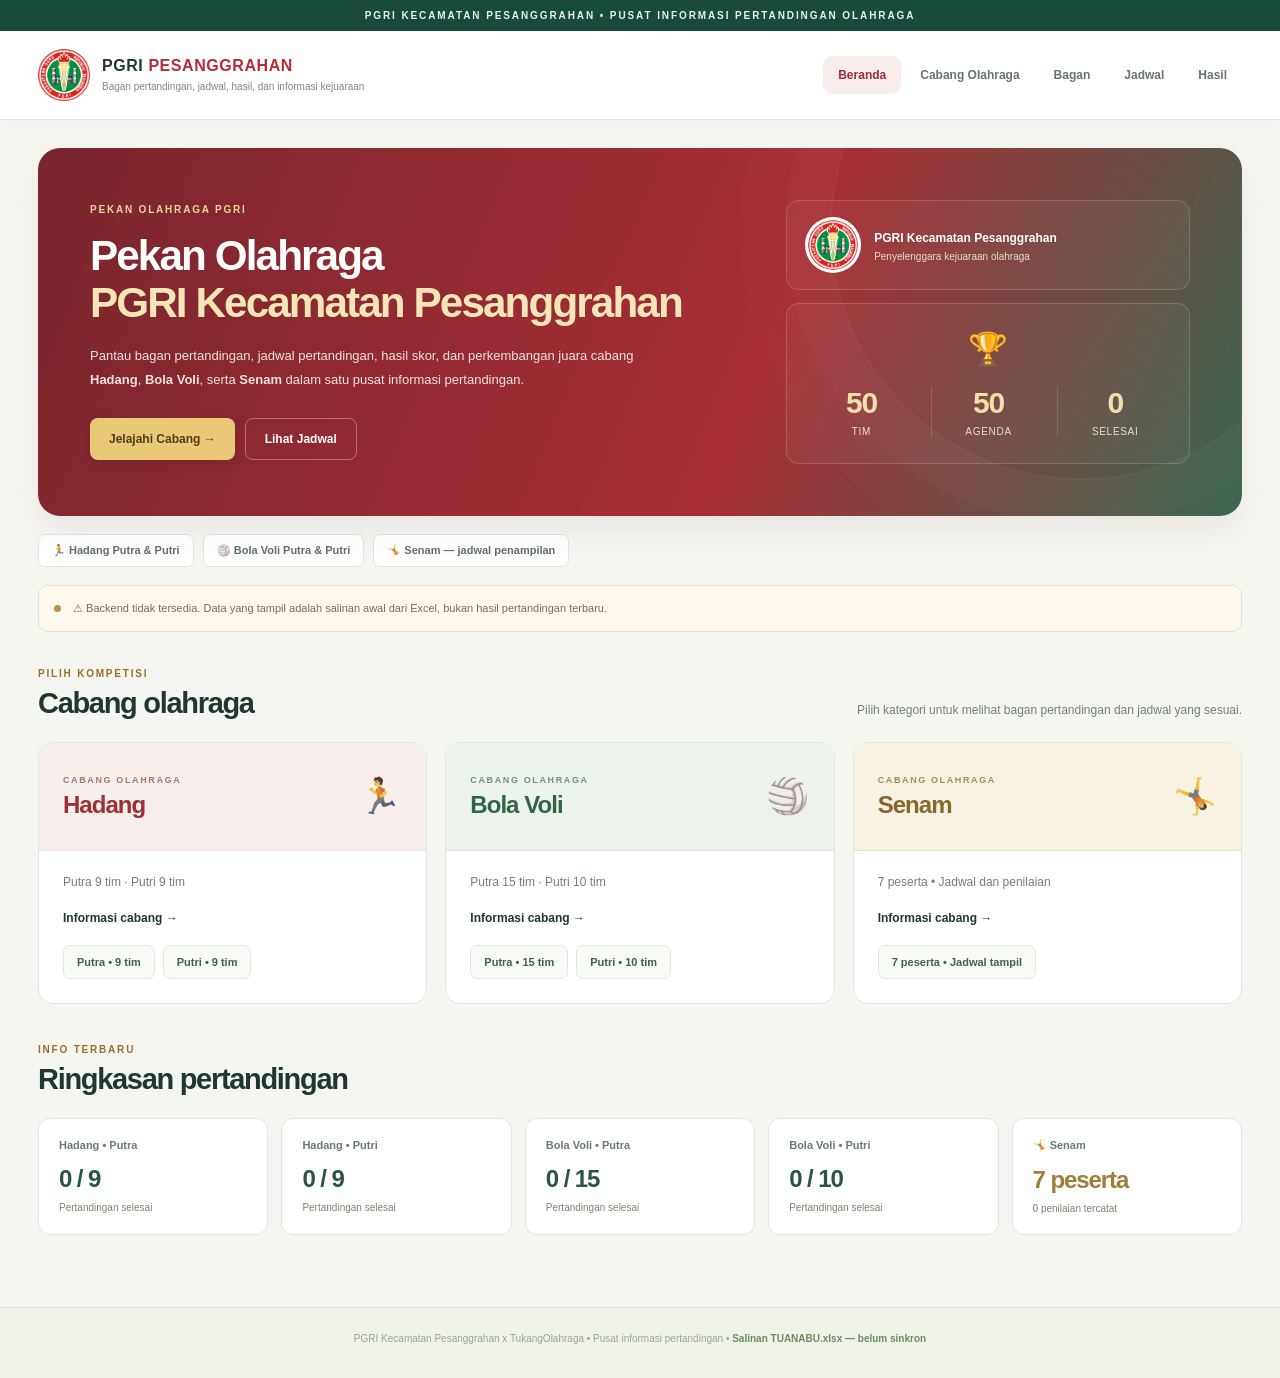
==== commit c1847d09: "Update index.html" ====
--- a/index.html
+++ b/index.html
@@ -84,6 +84,6 @@
       <div id="result-grid" class="results-grid"></div>
     </section>
   </main>
-  <footer>PGRI KECAMATAN PESANGGRAHAN x TukangOlahraga • Pusat informasi pertandingan • <span id="last-update">Belum tersambung ke server</span></footer>
+  <footer>PGRI Kecamatan Pesanggrahan x TukangOlahraga • Pusat informasi pertandingan • <span id="last-update">Belum tersambung ke server</span></footer>
 </body>
 </html>
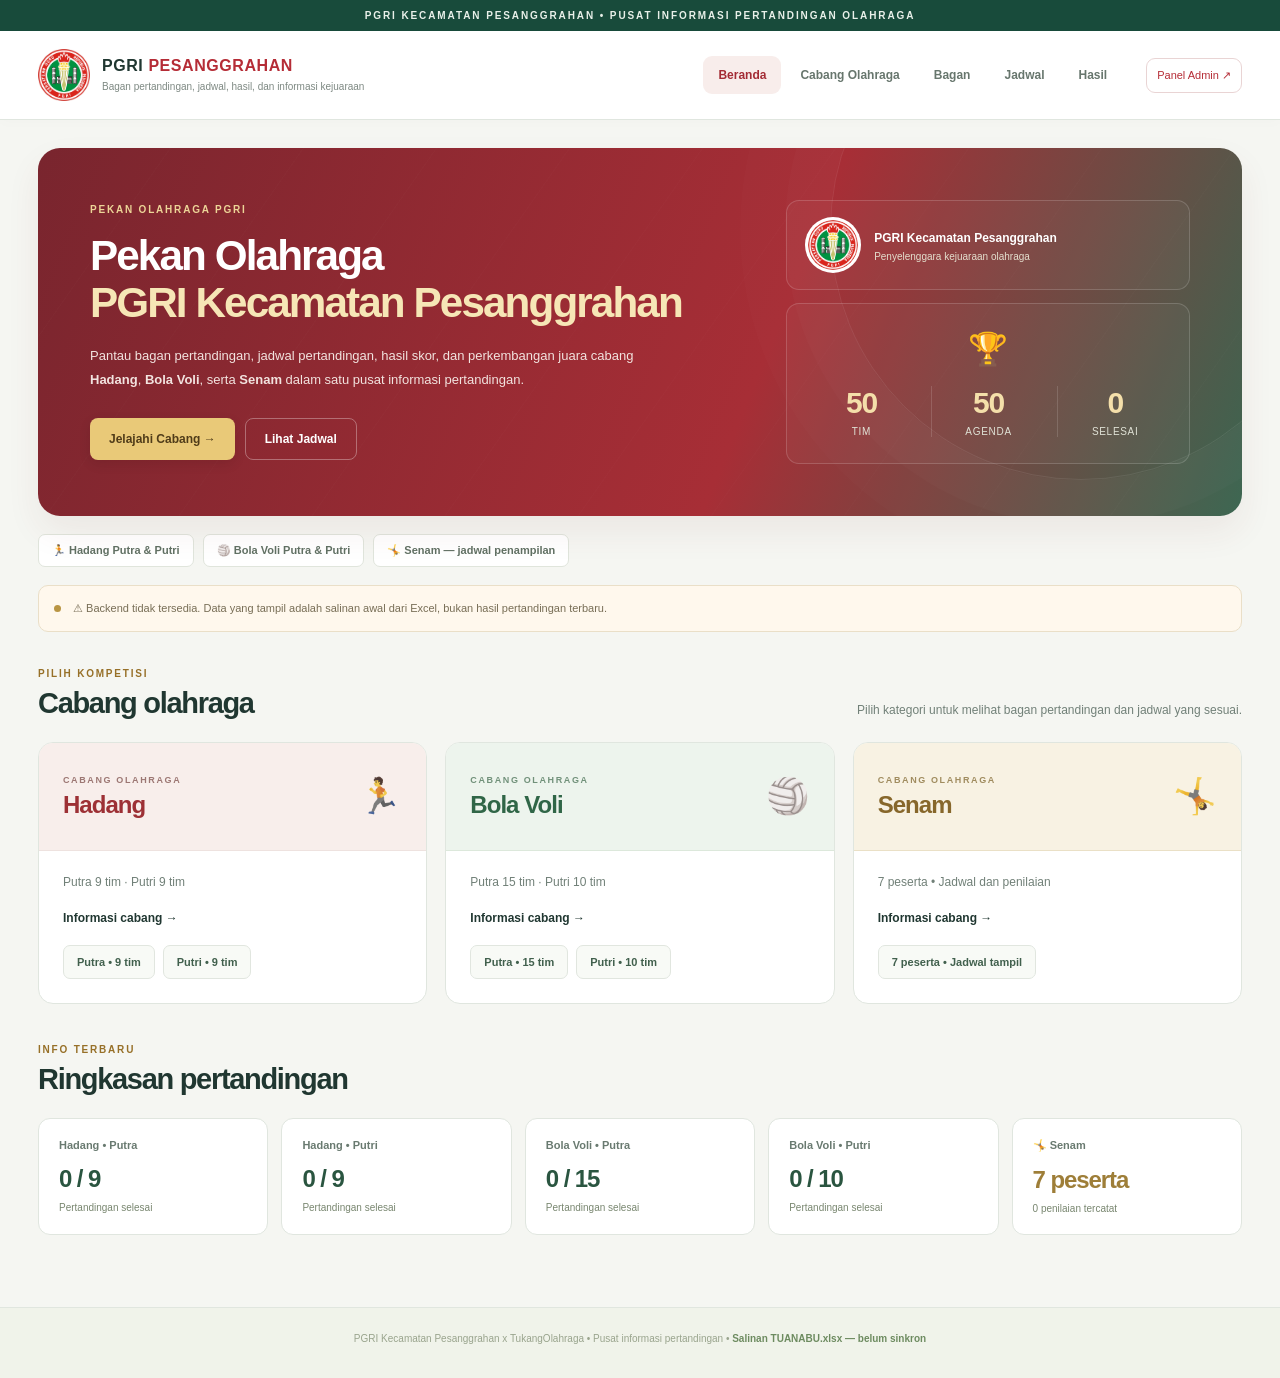
==== commit 3071a11d: "Add server-authenticated admin scoring panel for existing competition brackets" ====
--- a/index.html
+++ b/index.html
@@ -8,7 +8,7 @@
   <title>PGRI Kecamatan Pesanggrahan | Pusat Informasi Pertandingan</title>
   <link rel="icon" type="image/png" href="assets/pgri-1.png">
   <link rel="stylesheet" href="styles.css?v=20261029-visual2">
-<script src="config.js?v=20261029-10s"></script>
+<script src="config.js?v=20261102-admin1"></script>
 <script defer src="app.js?v=20261029-visual2"></script>
   
   
@@ -77,7 +77,7 @@
       <div class="toolbar wrap"><label for="filter-category">Tampilkan</label><select id="filter-category"><option value="all">Semua cabang</option></select><label for="schedule-search">Cari tim</label><input id="schedule-search" type="search" placeholder="Nama tim atau lokasi" aria-label="Cari nama tim atau lokasi"><label for="filter-round">Babak</label><select id="filter-round"><option value="all">Semua babak</option><option value="PENDAHULUAN">Pendahuluan</option><option value="PEREMPAT FINAL">Perempat final</option><option value="SEMIFINAL">Semifinal</option><option value="JUARA 3">Juara 3</option><option value="FINAL">Final</option><option value="PENAMPILAN">Penampilan Senam</option></select><button type="button" id="print-schedule" class="tool-button">⎙ Cetak jadwal</button></div>
       <div id="conflict-warning" class="warning" hidden></div>
       <div class="table-scroll"><table class="schedule-table"><thead><tr><th>No</th><th>Cabang / Kategori</th><th>Babak</th><th>Tim A</th><th>Skor</th><th>Tim B</th><th>Mulai–Selesai</th><th>Lokasi</th><th>Status</th></tr></thead><tbody id="schedule-body"></tbody></table></div>
-      <div class="small-note">POR PGRI Cabang Olahraga Senam.</div>
+      <div class="small-note">• "Berikan Yang Terbaik dan Nikmati Setiap Momen Perjuanganmu!".</div>
     </section>
     <section id="screen-hasil" class="screen" hidden>
       <div class="section-heading"><div><div class="eyebrow">REKAP KEJUARAAN</div><h2>Hasil dan pemenang</h2></div><p>Peringkat tampil setelah hasil pertandingan dikonfirmasi panitia.</p></div>
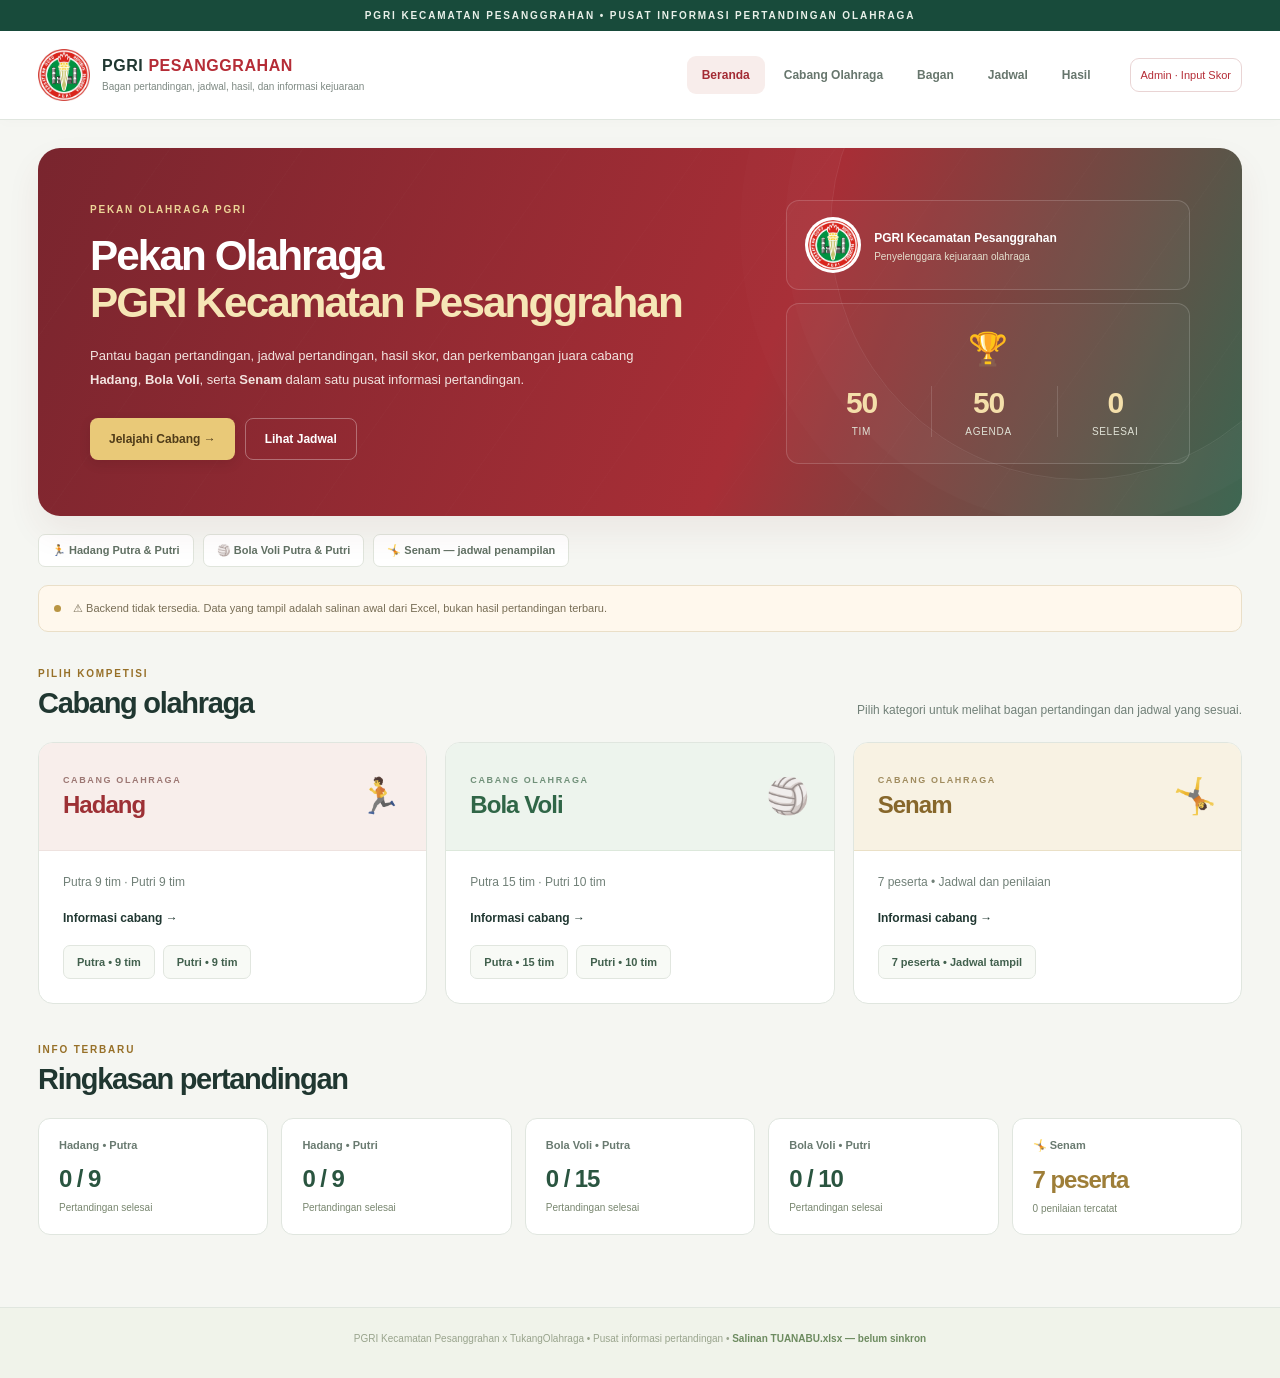
==== commit 68fd5e15: "Open admin score entry in a popup while preserving public schedules and brackets" ====
--- a/index.html
+++ b/index.html
@@ -12,6 +12,8 @@
 <script defer src="app.js?v=20261029-visual2"></script>
   
   
+  <link rel="stylesheet" href="admin-popup.css?v=20261102-popup1">
+  <script defer src="admin-popup.js?v=20261102-popup1"></script>
 </head>
 <body data-page="beranda">
   <header class="top-ribbon">PGRI KECAMATAN PESANGGRAHAN • PUSAT INFORMASI PERTANDINGAN OLAHRAGA</header>
@@ -31,7 +33,7 @@
         <a href="#jadwal" data-nav="jadwal">Jadwal</a>
         <a href="#hasil" data-nav="hasil">Hasil</a>
       </nav>
-      <a id="admin-link" href="#" class="admin-link" hidden target="_blank" rel="noopener noreferrer">Panel Admin ↗</a>
+      <a id="admin-link" href="#" class="admin-link" hidden aria-haspopup="dialog" aria-controls="admin-popup">Admin · Input Skor</a>
     </div>
   </header>
   <main class="main-container">
@@ -85,5 +87,9 @@
     </section>
   </main>
   <footer>PGRI Kecamatan Pesanggrahan x TukangOlahraga • Pusat informasi pertandingan • <span id="last-update">Belum tersambung ke server</span></footer>
+  <dialog id="admin-popup" aria-labelledby="admin-popup-title">
+    <div class="admin-popup-bar"><div><strong id="admin-popup-title">Admin pertandingan</strong><small>Peserta bebas melihat bagan dan jadwal tanpa login.</small></div><button type="button" id="close-admin-popup" aria-label="Tutup panel admin">Tutup ✕</button></div>
+    <div id="admin-popup-content"></div>
+  </dialog>
 </body>
 </html>
--- a/admin-popup.css
+++ b/admin-popup.css
@@ -0,0 +1,9 @@
+body.admin-popup-open{overflow:hidden}
+#admin-popup{padding:0;border:1px solid #dce5d7;border-radius:18px;width:min(1420px,96vw);max-width:96vw;height:92dvh;max-height:92dvh;background:#f4f6f0;box-shadow:0 24px 90px #163e3160;overflow:hidden;color:#233d30}
+#admin-popup::backdrop{background:#142c26a8;backdrop-filter:blur(4px)}
+.admin-popup-bar{height:76px;padding:14px 22px;background:#fff;border-bottom:1px solid #dfe6d9;display:flex;align-items:center;justify-content:space-between;gap:15px}
+.admin-popup-bar strong{font-size:17px;display:block}.admin-popup-bar small{display:block;margin-top:5px;color:#687b68;font-size:12px}
+#close-admin-popup{font:inherit;font-size:13px;padding:10px 16px;min-height:42px;white-space:nowrap;cursor:pointer;background:#fff;border:1px solid #d4dfcc;border-radius:8px;color:#235c42}
+#close-admin-popup:focus-visible{outline:3px solid #b28c36;outline-offset:2px}
+#admin-popup-content{height:calc(100% - 76px)}#admin-popup iframe{display:block;border:0;width:100%;height:100%;background:#f4f6f0}
+@media(max-width:600px){#admin-popup{width:100vw;max-width:100vw;height:100dvh;max-height:100dvh;border-radius:0;border:0}.admin-popup-bar{padding:12px 15px}.admin-popup-bar strong{font-size:15px}.admin-popup-bar small{font-size:10px;max-width:220px}#close-admin-popup{padding:8px 11px}}
